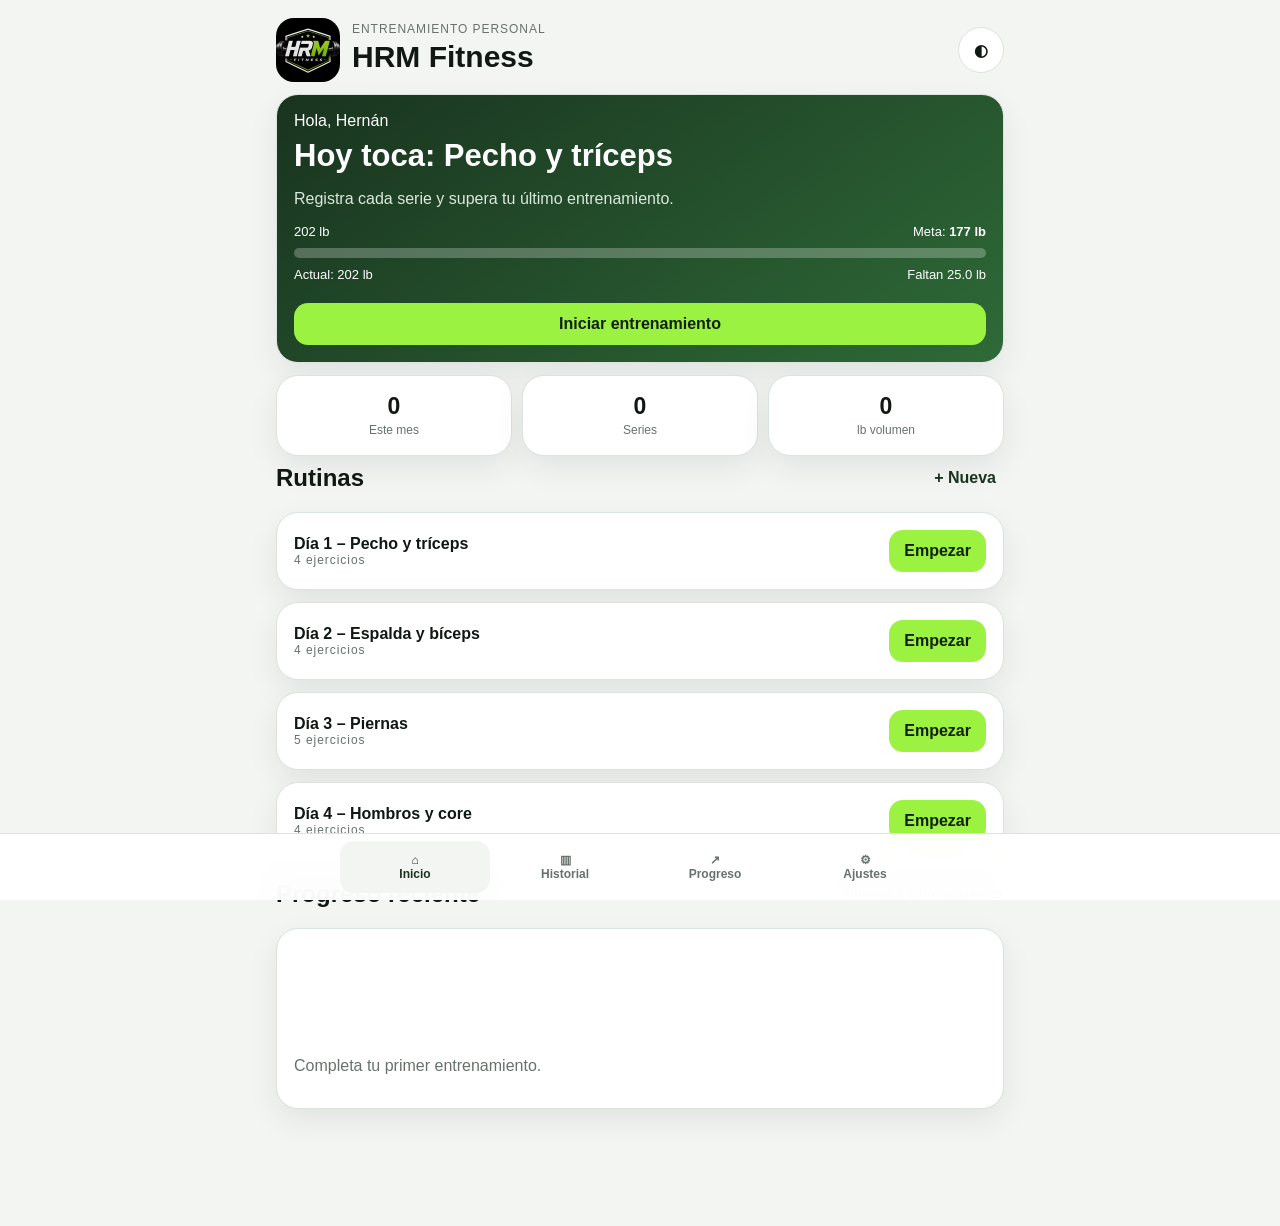
==== index.html @ 94d86b0a "Add files via upload" ====
<!doctype html>
<html lang="es">
<head>
  <meta charset="utf-8">
  <meta name="viewport" content="width=device-width,initial-scale=1,viewport-fit=cover">
  <meta name="theme-color" content="#0b0f0d">
  <meta name="apple-mobile-web-app-capable" content="yes">
  <meta name="apple-mobile-web-app-status-bar-style" content="black-translucent">
  <meta name="apple-mobile-web-app-title" content="HRM Fitness">
  <link rel="manifest" href="manifest.json">
  <link rel="apple-touch-icon" href="logo.png">
  <link rel="stylesheet" href="styles.css">
  <title>HRM Fitness 2.1.1</title>
</head>
<body>
<div class="app">
  <section id="home" class="page">
    <header class="header">
      <div class="brand"><img src="logo.png" class="logo" alt="HRM"><div><div class="eyebrow">ENTRENAMIENTO PERSONAL</div><h1>HRM Fitness</h1></div></div>
      <button class="icon-btn" data-action="theme">◐</button>
    </header>
    <div class="card hero">
      <div>Hola, Hernán</div><h2 id="todayTitle">¿Listo para entrenar?</h2><p id="todayText"></p>
      <div class="goal-line"><span id="startWeightLabel"></span><span>Meta: <b id="goalWeightLabel"></b></span></div>
      <div class="goal-bar"><div id="goalFill"></div></div>
      <div class="goal-line"><span id="currentWeightLabel"></span><span id="remainingLabel"></span></div>
      <button class="primary full" data-action="start-suggested">Iniciar entrenamiento</button>
    </div>
    <div class="stats"><div class="card stat"><b id="monthCount">0</b><span>Este mes</span></div><div class="card stat"><b id="setCount">0</b><span>Series</span></div><div class="card stat"><b id="volumeCount">0</b><span>lb volumen</span></div></div>
    <div class="section-title"><h2>Rutinas</h2><button class="ghost" data-action="new-routine">+ Nueva</button></div>
    <div id="routineList"></div>
    <div class="section-title"><h2>Progreso reciente</h2><span class="muted small">Últimos 7 entrenamientos</span></div>
    <div class="card"><div id="homeChart" class="chart"></div></div>
  </section>

  <section id="workout" class="page hidden">
    <div class="row"><button class="back" data-action="home">← Volver</button><button class="ghost" data-action="add-exercise">+ Ejercicio</button></div>
    <div class="card timer-card">
      <div class="row"><div><div class="small">DESCANSO</div><div id="timerDisplay" class="timer-big">01:30</div></div><button id="timerToggle" class="icon-btn dark-btn" data-action="timer-toggle">▶</button></div>
      <div class="timer-actions"><button data-timer="60">60 s</button><button data-timer="90">90 s</button><button data-timer="120">120 s</button><button data-action="timer-reset">Reiniciar</button></div>
      <div id="timerStatus" class="muted small"></div>
    </div>
    <h1 id="workoutTitle"></h1><p id="workoutDate" class="muted"></p><div id="exerciseList"></div>
    <div class="grid2"><button class="secondary" data-action="cancel-workout">Cancelar</button><button class="primary" data-action="finish-workout">Finalizar</button></div>
  </section>

  <section id="history" class="page hidden"><header class="header"><h1>Historial</h1><button class="icon-btn" data-action="theme">◐</button></header><div id="historyList" class="card"></div></section>

  <section id="progress" class="page hidden">
    <header class="header"><h1>Progreso</h1><button class="icon-btn" data-action="theme">◐</button></header>
    <div class="grid2"><div class="card stat"><b id="bestVolume">0</b><span>Mejor volumen</span></div><div class="card stat"><b id="prCount">0</b><span>Récords</span></div></div>
    <div class="card"><div class="section-title"><h3>Peso corporal</h3><button class="ghost" data-action="weight">+ Registrar</button></div><div id="weightChart" class="chart"></div></div>
    <div class="card"><h3>Calendario</h3><div id="calendar" class="calendar"></div></div>
    <div class="card"><h3>Récords personales</h3><div id="prList"></div></div>
    <div class="card"><div class="section-title"><h3>Fotos de progreso</h3><button class="ghost" data-action="photo">+ Foto</button></div><div id="photoGallery" class="photo-grid"></div><button class="secondary full" data-action="compare-photos">Comparar dos fotos</button></div>
  </section>

  <section id="settings" class="page hidden">
    <header class="header"><h1>Ajustes</h1><button class="icon-btn" data-action="theme">◐</button></header>
    <div class="card form-gap"><label>Peso inicial (lb)<input id="startWeightInput" type="number" step="0.1"></label><label>Peso meta (lb)<input id="goalWeightInput" type="number" step="0.1"></label><label>Temporizador predeterminado<select id="defaultTimerInput"><option value="60">60 segundos</option><option value="90">90 segundos</option><option value="120">120 segundos</option></select></label><button class="primary" data-action="save-settings">Guardar ajustes</button></div>
    <div class="card"><h3>Notificaciones</h3><p class="muted">Permite avisos al terminar el descanso. En iPhone, abre la app desde “Añadir a pantalla de inicio”.</p><button id="notificationButton" class="secondary full" data-action="notifications">Activar notificaciones</button></div>
    <div class="card"><h3>Datos</h3><p class="muted">Entrenamientos y fotos se guardan en este dispositivo.</p><button class="danger full" data-action="clear-data">Borrar todos los datos</button></div>
  </section>
</div>

<nav class="tabs"><button class="tab active" data-tab="home">⌂<br>Inicio</button><button class="tab" data-tab="history">▥<br>Historial</button><button class="tab" data-tab="progress">↗<br>Progreso</button><button class="tab" data-tab="settings">⚙<br>Ajustes</button></nav>

<div id="routineModal" class="modal hidden"><div class="sheet"><div class="row"><h2>Nueva rutina</h2><button class="icon-btn" data-close="routineModal">✕</button></div><div class="form-gap"><input id="newRoutineName" placeholder="Nombre de la rutina"><div id="routineExerciseChips" class="chips"></div><button class="secondary" data-action="pick-routine-exercises">Escoger ejercicios</button><button class="primary" data-action="save-routine">Guardar rutina</button></div></div></div>

<div id="pickerModal" class="modal hidden"><div class="sheet tall"><div class="row"><div><div class="eyebrow">BIBLIOTECA 2.1</div><h2>Escoge tus ejercicios</h2></div><button class="icon-btn" data-close="pickerModal">✕</button></div><input id="exerciseSearch" placeholder="Buscar por nombre, por ejemplo: press"><div id="muscleFilters" class="chips"></div><div id="exercisePickerList" class="picker-list"></div><div class="sticky-actions"><div id="pickerSelectionStatus" class="selection-status">Ningún ejercicio seleccionado</div><button id="confirmPickerButton" class="primary full" data-action="confirm-picker">Agregar ejercicios</button></div></div></div>

<div id="weightModal" class="modal hidden"><div class="sheet"><div class="row"><h2>Registrar peso</h2><button class="icon-btn" data-close="weightModal">✕</button></div><div class="form-gap"><input id="newWeight" type="number" step="0.1" placeholder="Peso actual en lb"><button class="primary" data-action="save-weight">Guardar</button></div></div></div>

<div id="photoModal" class="modal hidden"><div class="sheet"><div class="row"><h2>Nueva foto</h2><button class="icon-btn" data-close="photoModal">✕</button></div><div class="form-gap"><input id="photoInput" type="file" accept="image/*" capture="environment"><select id="photoPose"><option>Frente</option><option>Perfil</option><option>Espalda</option><option>Otra</option></select><input id="photoWeight" type="number" step="0.1" placeholder="Peso (opcional)"><textarea id="photoNotes" rows="3" placeholder="Notas (opcional)"></textarea><button class="primary" data-action="save-photo">Guardar foto</button></div></div></div>

<div id="compareModal" class="modal hidden"><div class="sheet tall"><div class="row"><h2>Comparar fotos</h2><button class="icon-btn" data-close="compareModal">✕</button></div><div id="compareSelectors" class="grid2"></div><div id="compareView" class="compare-view"></div></div></div>

<script src="exercises.js"></script><script src="app.js"></script>
</body>
</html>
---- styles.css ----
:root{--bg:#f3f5f3;--card:#fff;--text:#111713;--muted:#68716b;--line:#dce2de;--green:#9bf241;--deep:#19331f;--danger:#c93535;--shadow:0 12px 30px rgba(18,35,23,.08)}*{box-sizing:border-box}body{margin:0;font-family:Inter,-apple-system,BlinkMacSystemFont,"Segoe UI",sans-serif;background:var(--bg);color:var(--text)}body.dark{--bg:#080b0a;--card:#131815;--text:#f4f7f4;--muted:#a0aaa3;--line:#2a332d;--deep:#b8ff73;--shadow:none}.app{max-width:760px;margin:auto;padding:18px 16px 105px}.hidden{display:none!important}.header,.row,.section-title{display:flex;align-items:center;justify-content:space-between;gap:12px}.brand{display:flex;align-items:center;gap:12px}.logo{width:64px;height:64px;border-radius:18px;object-fit:cover}.eyebrow,.small{font-size:12px;letter-spacing:.08em;color:var(--muted)}h1{font-size:30px;margin:4px 0}h2,h3{margin:8px 0}.card{background:var(--card);border:1px solid var(--line);border-radius:22px;padding:17px;margin:12px 0;box-shadow:var(--shadow)}.hero{background:linear-gradient(145deg,var(--deep),#2e6a37);color:#fff}.hero p{color:#dbe9dd}.hero h2{font-size:31px}.goal-line{display:flex;justify-content:space-between;font-size:13px;margin:9px 0}.goal-bar{height:10px;background:rgba(255,255,255,.25);border-radius:99px;overflow:hidden}.goal-bar div{height:100%;background:var(--green);width:0}.stats,.grid2{display:grid;grid-template-columns:repeat(2,1fr);gap:10px}.stats{grid-template-columns:repeat(3,1fr)}.stat{text-align:center;margin:0}.stat b{font-size:23px;display:block}.stat span{font-size:12px;color:var(--muted)}button,input,textarea,select{font:inherit}button{border:0;border-radius:14px;padding:12px 15px;font-weight:750;cursor:pointer}.primary{background:var(--green);color:#14200f}.secondary{background:var(--card);color:var(--text);border:1px solid var(--line)}.ghost{background:transparent;color:var(--deep);padding:8px}.danger{background:var(--danger);color:#fff}.full{width:100%;margin-top:12px}.icon-btn{width:46px;height:46px;padding:0;border-radius:50%;background:var(--card);color:var(--text);border:1px solid var(--line)}.dark-btn{background:#263129;color:#fff}.back{background:transparent;color:var(--text);padding-left:0}.routine{display:flex;justify-content:space-between;align-items:center}.muted{color:var(--muted)}.timer-card{position:sticky;top:8px;z-index:5}.timer-big{font-size:42px;font-weight:900;font-variant-numeric:tabular-nums}.timer-actions{display:grid;grid-template-columns:repeat(4,1fr);gap:6px;margin-top:12px}.timer-actions button{padding:9px;background:var(--bg);color:var(--text)}.timer-actions button.active{background:var(--deep);color:#fff}.exercise h3{margin-bottom:4px}.set-head,.set-row{display:grid;grid-template-columns:36px 1fr 1fr 48px;gap:7px;align-items:center}.set-head{font-size:11px;color:var(--muted);padding:8px 0}.set-row{margin-bottom:7px}.set-row input,input,textarea,select{width:100%;border:1px solid var(--line);background:var(--bg);color:var(--text);border-radius:12px;padding:12px}.set-num{text-align:center}.check{height:44px;padding:0;background:var(--bg);color:var(--muted)}.check.done{background:var(--green);color:#17300f}.exercise-actions{display:flex;gap:8px}.note-field{margin-top:12px}.pr-badge{font-size:11px;background:var(--bg);padding:6px 8px;border-radius:99px;color:var(--muted)}.history-item{padding:12px 0;border-bottom:1px solid var(--line)}.chart{height:145px;display:flex;align-items:flex-end;gap:8px}.bar{flex:1;min-height:8px;background:var(--green);border-radius:8px 8px 3px 3px;position:relative}.bar span{position:absolute;bottom:-20px;font-size:10px;width:100%;text-align:center;color:var(--muted)}.calendar{display:grid;grid-template-columns:repeat(7,1fr);gap:6px}.day{aspect-ratio:1;display:grid;place-items:center;border-radius:10px;background:var(--bg);font-size:12px}.day.trained{background:var(--green);color:#17300f;font-weight:900}.tabs{position:fixed;bottom:0;left:0;right:0;background:color-mix(in srgb,var(--card) 94%,transparent);backdrop-filter:blur(18px);display:flex;justify-content:center;border-top:1px solid var(--line);padding:7px max(8px,env(safe-area-inset-right)) calc(7px + env(safe-area-inset-bottom))}.tab{width:min(24%,150px);background:transparent;color:var(--muted);font-size:12px}.tab.active{color:var(--deep);background:var(--bg)}.modal{position:fixed;inset:0;background:rgba(0,0,0,.55);z-index:20;display:flex;align-items:flex-end;justify-content:center}.sheet{width:min(760px,100%);max-height:88vh;overflow:auto;background:var(--card);border-radius:26px 26px 0 0;padding:20px;padding-bottom:calc(20px + env(safe-area-inset-bottom))}.sheet.tall{height:88vh}.form-gap{display:grid;gap:11px}.chips{display:flex;gap:7px;flex-wrap:wrap}.chip{background:var(--bg);color:var(--text);padding:8px 10px;border-radius:99px;font-size:12px}.chip.active{background:var(--deep);color:#fff}.picker-list{margin:12px 0 75px}.picker-item{display:flex;align-items:center;justify-content:space-between;border-bottom:1px solid var(--line);padding:12px 2px}.picker-item small{display:block;color:var(--muted)}.sticky-actions{position:sticky;bottom:0;background:var(--card);padding-top:8px}.photo-grid{display:grid;grid-template-columns:repeat(2,1fr);gap:10px}.photo-card{position:relative}.photo-card img{width:100%;aspect-ratio:3/4;object-fit:cover;border-radius:16px}.photo-card .caption{font-size:11px;margin-top:5px}.photo-delete{position:absolute;top:6px;right:6px;background:rgba(0,0,0,.65);color:#fff;width:34px;height:34px;padding:0}.compare-view{display:grid;grid-template-columns:1fr 1fr;gap:8px;margin-top:12px}.compare-view img{width:100%;aspect-ratio:3/4;object-fit:cover;border-radius:16px}@media(max-width:430px){.app{padding-left:12px;padding-right:12px}.logo{width:56px;height:56px}.hero h2{font-size:27px}.stats{gap:6px}.card{border-radius:19px;padding:14px}.timer-actions{grid-template-columns:repeat(2,1fr)}.set-head,.set-row{grid-template-columns:32px 1fr 1fr 44px}}

/* Biblioteca de ejercicios v2.1 */
#muscleFilters{display:flex;flex-wrap:nowrap;overflow-x:auto;padding:10px 0 12px;scrollbar-width:none}
#muscleFilters::-webkit-scrollbar{display:none}
.muscle-chip{flex:0 0 auto;display:flex;align-items:center;gap:7px;background:var(--bg);color:var(--text);border:1px solid var(--line);padding:10px 13px;border-radius:15px}
.muscle-chip span{font-size:18px}.muscle-chip.active{background:var(--deep);color:#fff;border-color:var(--deep)}
.picker-group{background:var(--bg);border:1px solid var(--line);border-radius:18px;padding:10px 12px;margin:12px 0}
.picker-group-title{display:flex;align-items:center;gap:10px;padding:4px 2px 9px}
.picker-group-title small{display:block;color:var(--muted);margin-top:2px}.muscle-icon{display:grid;place-items:center;width:40px;height:40px;border-radius:13px;background:var(--card);font-size:21px}
.picker-group .picker-item{background:var(--card);border:1px solid var(--line);border-radius:13px;padding:11px 12px;margin:7px 0}
.picker-group .picker-item.selected{border-color:var(--green);box-shadow:0 0 0 2px color-mix(in srgb,var(--green) 35%,transparent)}
.picker-group .picker-item input{width:23px;height:23px;accent-color:var(--green)}

.picker-group .picker-item{width:100%;text-align:left;color:var(--text);display:flex;align-items:center;justify-content:space-between}
.pick-mark{display:grid;place-items:center;width:34px;height:34px;border-radius:50%;background:var(--bg);font-size:20px;font-weight:900;flex:0 0 auto}
.picker-group .picker-item.selected .pick-mark{background:var(--green);color:#17300f}
.selection-status{text-align:center;color:var(--muted);font-size:13px;font-weight:700;padding-top:6px}
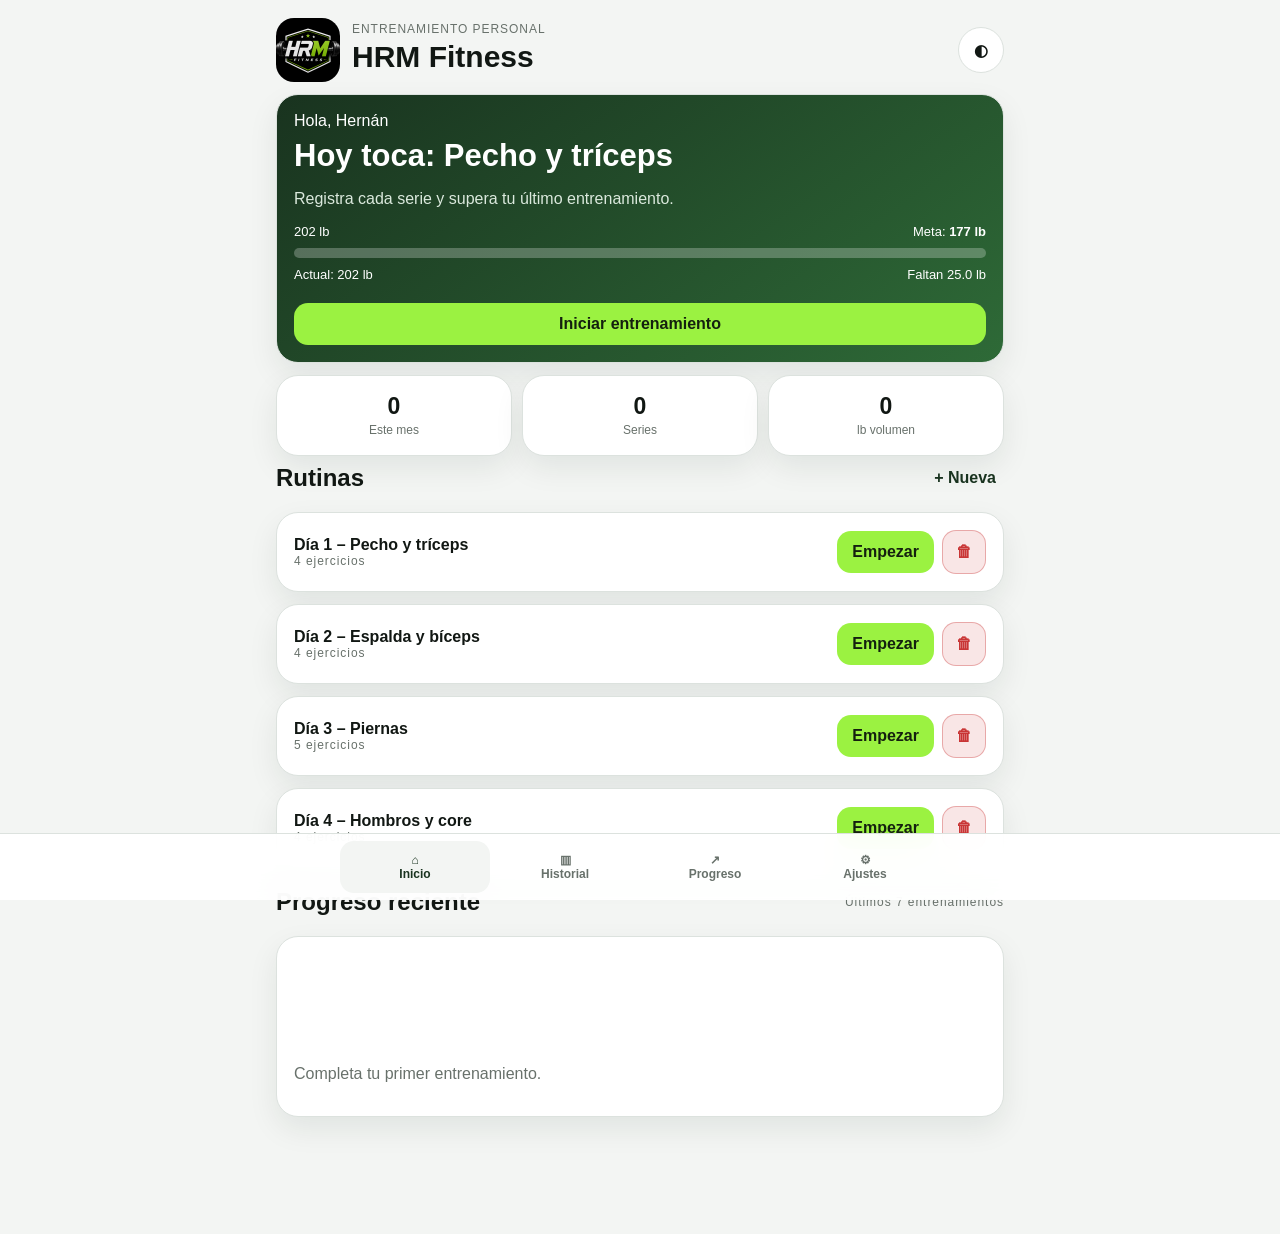
==== commit 18f06946: "Add files via upload" ====
--- a/index.html
+++ b/index.html
@@ -10,7 +10,7 @@
   <link rel="manifest" href="manifest.json">
   <link rel="apple-touch-icon" href="logo.png">
   <link rel="stylesheet" href="styles.css">
-  <title>HRM Fitness 2.1.1</title>
+  <title>HRM Fitness 2.2</title>
 </head>
 <body>
 <div class="app">
@@ -67,7 +67,7 @@
 
 <div id="routineModal" class="modal hidden"><div class="sheet"><div class="row"><h2>Nueva rutina</h2><button class="icon-btn" data-close="routineModal">✕</button></div><div class="form-gap"><input id="newRoutineName" placeholder="Nombre de la rutina"><div id="routineExerciseChips" class="chips"></div><button class="secondary" data-action="pick-routine-exercises">Escoger ejercicios</button><button class="primary" data-action="save-routine">Guardar rutina</button></div></div></div>
 
-<div id="pickerModal" class="modal hidden"><div class="sheet tall"><div class="row"><div><div class="eyebrow">BIBLIOTECA 2.1</div><h2>Escoge tus ejercicios</h2></div><button class="icon-btn" data-close="pickerModal">✕</button></div><input id="exerciseSearch" placeholder="Buscar por nombre, por ejemplo: press"><div id="muscleFilters" class="chips"></div><div id="exercisePickerList" class="picker-list"></div><div class="sticky-actions"><div id="pickerSelectionStatus" class="selection-status">Ningún ejercicio seleccionado</div><button id="confirmPickerButton" class="primary full" data-action="confirm-picker">Agregar ejercicios</button></div></div></div>
+<div id="pickerModal" class="modal hidden"><div class="sheet tall"><div class="row"><div><div class="eyebrow">BIBLIOTECA 2.2</div><h2>Escoge tus ejercicios</h2></div><button class="icon-btn" data-close="pickerModal">✕</button></div><input id="exerciseSearch" placeholder="Buscar por nombre, por ejemplo: press"><div id="muscleFilters" class="chips"></div><div id="exercisePickerList" class="picker-list"></div><div class="sticky-actions"><div id="pickerSelectionStatus" class="selection-status">Ningún ejercicio seleccionado</div><button id="confirmPickerButton" class="primary full" data-action="confirm-picker">Agregar ejercicios</button></div></div></div>
 
 <div id="weightModal" class="modal hidden"><div class="sheet"><div class="row"><h2>Registrar peso</h2><button class="icon-btn" data-close="weightModal">✕</button></div><div class="form-gap"><input id="newWeight" type="number" step="0.1" placeholder="Peso actual en lb"><button class="primary" data-action="save-weight">Guardar</button></div></div></div>
 
--- a/styles.css
+++ b/styles.css
@@ -16,3 +16,5 @@
 .pick-mark{display:grid;place-items:center;width:34px;height:34px;border-radius:50%;background:var(--bg);font-size:20px;font-weight:900;flex:0 0 auto}
 .picker-group .picker-item.selected .pick-mark{background:var(--green);color:#17300f}
 .selection-status{text-align:center;color:var(--muted);font-size:13px;font-weight:700;padding-top:6px}
+
+.routine-info{min-width:0;flex:1}.routine-actions{display:flex;align-items:center;gap:8px}.routine-delete{width:44px;height:44px;padding:0;background:color-mix(in srgb,var(--danger) 12%,transparent);color:var(--danger);border:1px solid color-mix(in srgb,var(--danger) 35%,transparent)}
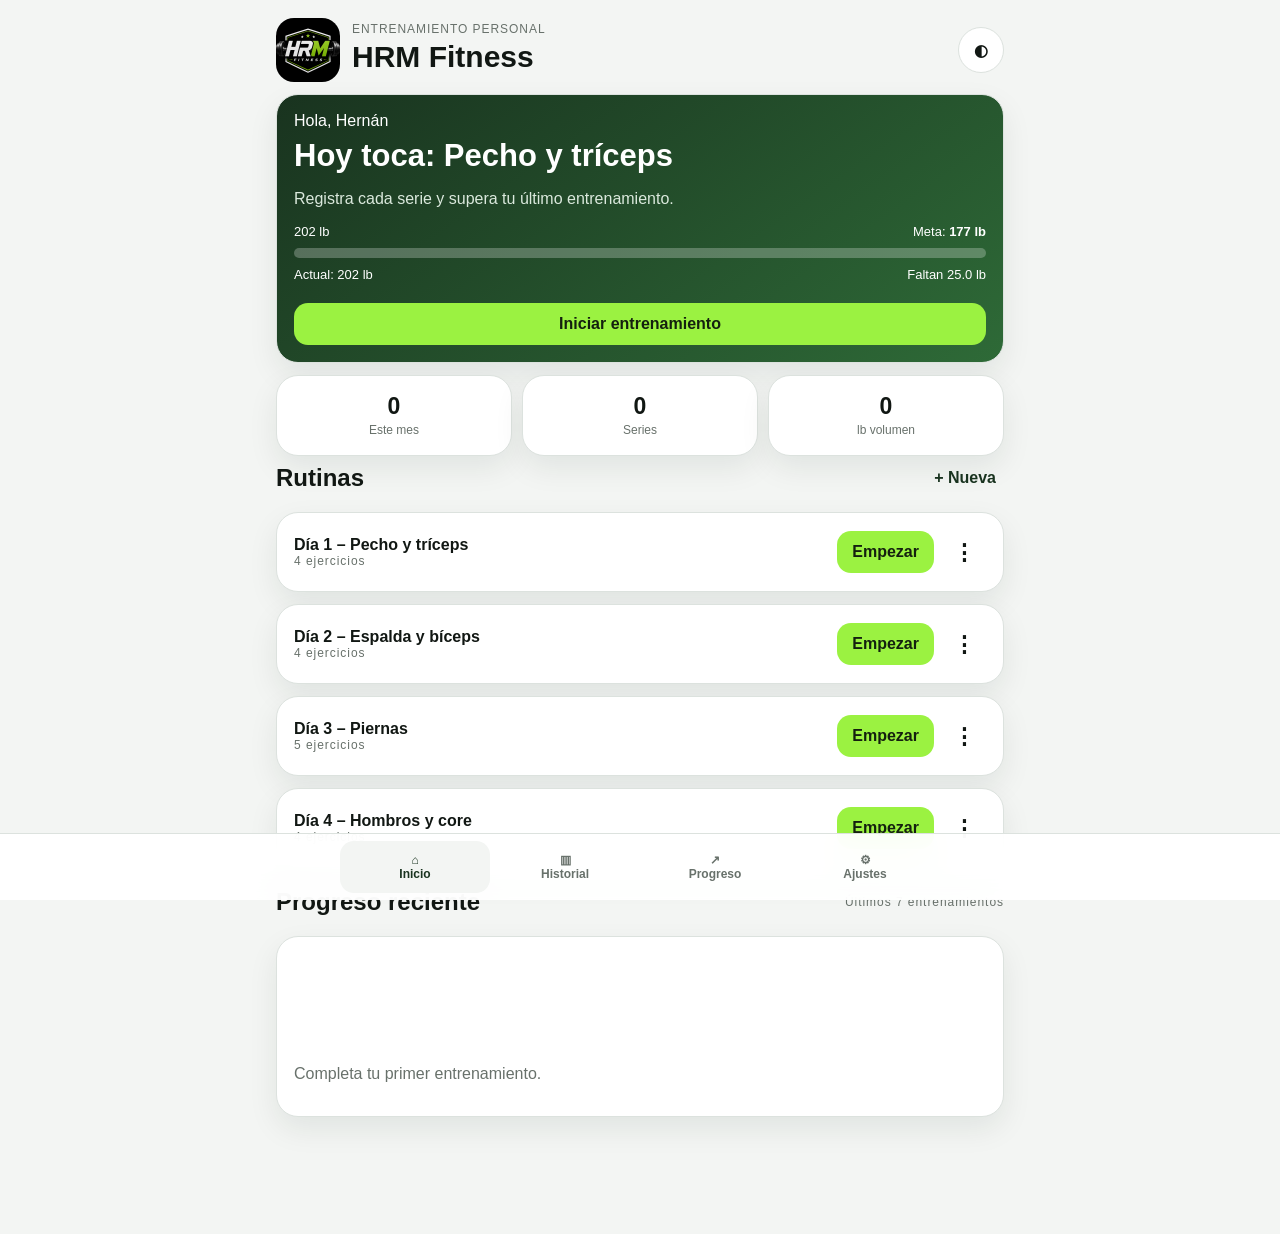
==== commit 5926d822: "Add files via upload" ====
--- a/index.html
+++ b/index.html
@@ -9,7 +9,7 @@
   <meta name="apple-mobile-web-app-title" content="HRM Fitness">
   <link rel="manifest" href="manifest.json">
   <link rel="apple-touch-icon" href="logo.png">
-  <link rel="stylesheet" href="styles.css">
+  <link rel="stylesheet" href="styles.css?v=2.2.1">
   <title>HRM Fitness 2.2</title>
 </head>
 <body>
@@ -67,7 +67,7 @@
 
 <div id="routineModal" class="modal hidden"><div class="sheet"><div class="row"><h2>Nueva rutina</h2><button class="icon-btn" data-close="routineModal">✕</button></div><div class="form-gap"><input id="newRoutineName" placeholder="Nombre de la rutina"><div id="routineExerciseChips" class="chips"></div><button class="secondary" data-action="pick-routine-exercises">Escoger ejercicios</button><button class="primary" data-action="save-routine">Guardar rutina</button></div></div></div>
 
-<div id="pickerModal" class="modal hidden"><div class="sheet tall"><div class="row"><div><div class="eyebrow">BIBLIOTECA 2.2</div><h2>Escoge tus ejercicios</h2></div><button class="icon-btn" data-close="pickerModal">✕</button></div><input id="exerciseSearch" placeholder="Buscar por nombre, por ejemplo: press"><div id="muscleFilters" class="chips"></div><div id="exercisePickerList" class="picker-list"></div><div class="sticky-actions"><div id="pickerSelectionStatus" class="selection-status">Ningún ejercicio seleccionado</div><button id="confirmPickerButton" class="primary full" data-action="confirm-picker">Agregar ejercicios</button></div></div></div>
+<div id="pickerModal" class="modal hidden"><div class="sheet tall"><div class="row"><div><div class="eyebrow">BIBLIOTECA 2.2.1</div><h2>Escoge tus ejercicios</h2></div><button class="icon-btn" data-close="pickerModal">✕</button></div><input id="exerciseSearch" placeholder="Buscar por nombre, por ejemplo: press"><div id="muscleFilters" class="chips"></div><div id="exercisePickerList" class="picker-list"></div><div class="sticky-actions"><div id="pickerSelectionStatus" class="selection-status">Ningún ejercicio seleccionado</div><button id="confirmPickerButton" class="primary full" data-action="confirm-picker">Agregar ejercicios</button></div></div></div>
 
 <div id="weightModal" class="modal hidden"><div class="sheet"><div class="row"><h2>Registrar peso</h2><button class="icon-btn" data-close="weightModal">✕</button></div><div class="form-gap"><input id="newWeight" type="number" step="0.1" placeholder="Peso actual en lb"><button class="primary" data-action="save-weight">Guardar</button></div></div></div>
 
@@ -75,6 +75,6 @@
 
 <div id="compareModal" class="modal hidden"><div class="sheet tall"><div class="row"><h2>Comparar fotos</h2><button class="icon-btn" data-close="compareModal">✕</button></div><div id="compareSelectors" class="grid2"></div><div id="compareView" class="compare-view"></div></div></div>
 
-<script src="exercises.js"></script><script src="app.js"></script>
+<script src="exercises.js?v=2.2.1"></script><script src="app.js?v=2.2.1"></script>
 </body>
 </html>
--- a/styles.css
+++ b/styles.css
@@ -18,3 +18,4 @@
 .selection-status{text-align:center;color:var(--muted);font-size:13px;font-weight:700;padding-top:6px}
 
 .routine-info{min-width:0;flex:1}.routine-actions{display:flex;align-items:center;gap:8px}.routine-delete{width:44px;height:44px;padding:0;background:color-mix(in srgb,var(--danger) 12%,transparent);color:var(--danger);border:1px solid color-mix(in srgb,var(--danger) 35%,transparent)}
+.routine{position:relative;flex-wrap:wrap}.routine-name-row{display:flex;align-items:center;gap:8px;flex-wrap:wrap}.favorite-badge{font-size:.72rem;padding:3px 7px;border-radius:999px;background:color-mix(in srgb,var(--accent) 16%,transparent);color:var(--accent);font-weight:800}.routine-menu{width:44px;height:44px;padding:0;font-size:1.4rem;background:var(--surface-2);color:var(--text);border:1px solid var(--border)}.routine-menu-panel{width:100%;display:grid;grid-template-columns:repeat(2,minmax(0,1fr));gap:8px;padding-top:10px;border-top:1px solid var(--border);margin-top:10px}.routine-menu-panel.hidden{display:none}.routine-menu-panel button{min-height:42px;background:var(--surface-2);color:var(--text);border:1px solid var(--border);text-align:left}.routine-menu-panel .danger-text{color:var(--danger);border-color:color-mix(in srgb,var(--danger) 35%,var(--border))}.routine-menu-panel button:disabled{opacity:.4}
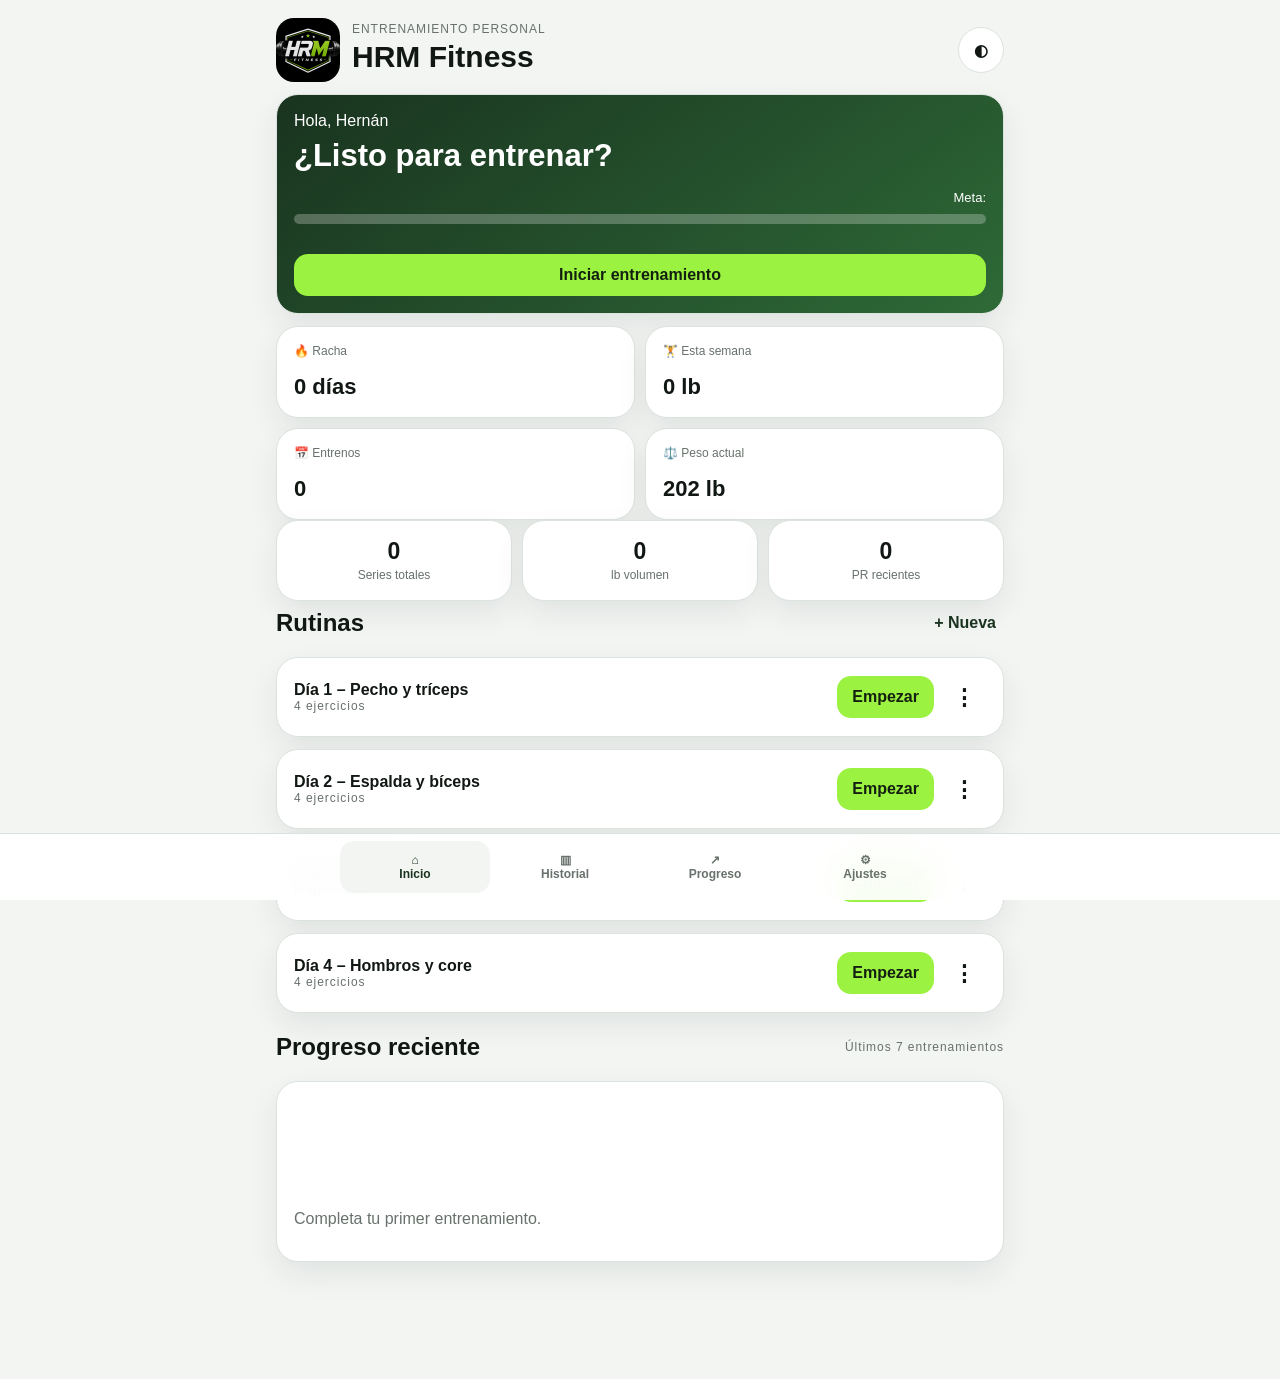
==== commit 0b32b5ff: "Add files via upload" ====
--- a/index.html
+++ b/index.html
@@ -9,8 +9,8 @@
   <meta name="apple-mobile-web-app-title" content="HRM Fitness">
   <link rel="manifest" href="manifest.json">
   <link rel="apple-touch-icon" href="logo.png">
-  <link rel="stylesheet" href="styles.css?v=2.2.1">
-  <title>HRM Fitness 2.2</title>
+  <link rel="stylesheet" href="styles.css?v=3.0">
+  <title>HRM Fitness 3.0</title>
 </head>
 <body>
 <div class="app">
@@ -20,13 +20,19 @@
       <button class="icon-btn" data-action="theme">◐</button>
     </header>
     <div class="card hero">
-      <div>Hola, Hernán</div><h2 id="todayTitle">¿Listo para entrenar?</h2><p id="todayText"></p>
+      <div id="greetingName">Hola, Hernán</div><h2 id="todayTitle">¿Listo para entrenar?</h2><p id="todayText"></p>
       <div class="goal-line"><span id="startWeightLabel"></span><span>Meta: <b id="goalWeightLabel"></b></span></div>
       <div class="goal-bar"><div id="goalFill"></div></div>
       <div class="goal-line"><span id="currentWeightLabel"></span><span id="remainingLabel"></span></div>
       <button class="primary full" data-action="start-suggested">Iniciar entrenamiento</button>
     </div>
-    <div class="stats"><div class="card stat"><b id="monthCount">0</b><span>Este mes</span></div><div class="card stat"><b id="setCount">0</b><span>Series</span></div><div class="card stat"><b id="volumeCount">0</b><span>lb volumen</span></div></div>
+    <div class="dashboard-grid">
+      <div class="card dash-stat"><span>🔥 Racha</span><b id="streakCount">0 días</b></div>
+      <div class="card dash-stat"><span>🏋️ Esta semana</span><b id="weeklyVolume">0 lb</b></div>
+      <div class="card dash-stat"><span>📅 Entrenos</span><b id="monthCount">0</b></div>
+      <div class="card dash-stat"><span>⚖️ Peso actual</span><b id="dashboardWeight">—</b></div>
+    </div>
+    <div class="stats"><div class="card stat"><b id="setCount">0</b><span>Series totales</span></div><div class="card stat"><b id="volumeCount">0</b><span>lb volumen</span></div><div class="card stat"><b id="recentPRs">0</b><span>PR recientes</span></div></div>
     <div class="section-title"><h2>Rutinas</h2><button class="ghost" data-action="new-routine">+ Nueva</button></div>
     <div id="routineList"></div>
     <div class="section-title"><h2>Progreso reciente</h2><span class="muted small">Últimos 7 entrenamientos</span></div>
@@ -37,10 +43,10 @@
     <div class="row"><button class="back" data-action="home">← Volver</button><button class="ghost" data-action="add-exercise">+ Ejercicio</button></div>
     <div class="card timer-card">
       <div class="row"><div><div class="small">DESCANSO</div><div id="timerDisplay" class="timer-big">01:30</div></div><button id="timerToggle" class="icon-btn dark-btn" data-action="timer-toggle">▶</button></div>
-      <div class="timer-actions"><button data-timer="60">60 s</button><button data-timer="90">90 s</button><button data-timer="120">120 s</button><button data-action="timer-reset">Reiniciar</button></div>
+      <div class="timer-actions"><button data-timer="30">30 s</button><button data-timer="60">60 s</button><button data-timer="90">90 s</button><button data-timer="120">120 s</button><button data-action="timer-reset">Reiniciar</button></div>
       <div id="timerStatus" class="muted small"></div>
     </div>
-    <h1 id="workoutTitle"></h1><p id="workoutDate" class="muted"></p><div id="exerciseList"></div>
+    <h1 id="workoutTitle"></h1><p id="workoutDate" class="muted"></p><div class="workout-live card"><div><span>TIEMPO</span><b id="workoutElapsed">00:00</b></div><div><span>SERIES</span><b id="workoutDoneSets">0</b></div><div><span>VOLUMEN</span><b id="workoutLiveVolume">0 lb</b></div></div><button class="primary full next-series" data-action="next-series">✓ Completar próxima serie</button><div id="exerciseList"></div>
     <div class="grid2"><button class="secondary" data-action="cancel-workout">Cancelar</button><button class="primary" data-action="finish-workout">Finalizar</button></div>
   </section>
 
@@ -50,14 +56,14 @@
     <header class="header"><h1>Progreso</h1><button class="icon-btn" data-action="theme">◐</button></header>
     <div class="grid2"><div class="card stat"><b id="bestVolume">0</b><span>Mejor volumen</span></div><div class="card stat"><b id="prCount">0</b><span>Récords</span></div></div>
     <div class="card"><div class="section-title"><h3>Peso corporal</h3><button class="ghost" data-action="weight">+ Registrar</button></div><div id="weightChart" class="chart"></div></div>
-    <div class="card"><h3>Calendario</h3><div id="calendar" class="calendar"></div></div>
+    <div class="card"><h3>Últimas 4 semanas</h3><div id="weeklyChart" class="chart weekly-chart"></div></div><div class="card"><h3>Grupos musculares</h3><div id="muscleSummary" class="muscle-summary"></div></div><div class="card"><h3>Calendario</h3><div id="calendar" class="calendar"></div></div>
     <div class="card"><h3>Récords personales</h3><div id="prList"></div></div>
     <div class="card"><div class="section-title"><h3>Fotos de progreso</h3><button class="ghost" data-action="photo">+ Foto</button></div><div id="photoGallery" class="photo-grid"></div><button class="secondary full" data-action="compare-photos">Comparar dos fotos</button></div>
   </section>
 
   <section id="settings" class="page hidden">
     <header class="header"><h1>Ajustes</h1><button class="icon-btn" data-action="theme">◐</button></header>
-    <div class="card form-gap"><label>Peso inicial (lb)<input id="startWeightInput" type="number" step="0.1"></label><label>Peso meta (lb)<input id="goalWeightInput" type="number" step="0.1"></label><label>Temporizador predeterminado<select id="defaultTimerInput"><option value="60">60 segundos</option><option value="90">90 segundos</option><option value="120">120 segundos</option></select></label><button class="primary" data-action="save-settings">Guardar ajustes</button></div>
+    <div class="card form-gap"><label>Tu nombre<input id="profileNameInput" type="text" placeholder="Hernán"></label><label>Meta semanal de entrenamientos<input id="weeklyGoalInput" type="number" min="1" max="7"></label><label>Peso inicial (lb)<input id="startWeightInput" type="number" step="0.1"></label><label>Peso meta (lb)<input id="goalWeightInput" type="number" step="0.1"></label><label>Temporizador predeterminado<select id="defaultTimerInput"><option value="60">60 segundos</option><option value="90">90 segundos</option><option value="120">120 segundos</option></select></label><button class="primary" data-action="save-settings">Guardar ajustes</button></div>
     <div class="card"><h3>Notificaciones</h3><p class="muted">Permite avisos al terminar el descanso. En iPhone, abre la app desde “Añadir a pantalla de inicio”.</p><button id="notificationButton" class="secondary full" data-action="notifications">Activar notificaciones</button></div>
     <div class="card"><h3>Datos</h3><p class="muted">Entrenamientos y fotos se guardan en este dispositivo.</p><button class="danger full" data-action="clear-data">Borrar todos los datos</button></div>
   </section>
@@ -65,9 +71,11 @@
 
 <nav class="tabs"><button class="tab active" data-tab="home">⌂<br>Inicio</button><button class="tab" data-tab="history">▥<br>Historial</button><button class="tab" data-tab="progress">↗<br>Progreso</button><button class="tab" data-tab="settings">⚙<br>Ajustes</button></nav>
 
-<div id="routineModal" class="modal hidden"><div class="sheet"><div class="row"><h2>Nueva rutina</h2><button class="icon-btn" data-close="routineModal">✕</button></div><div class="form-gap"><input id="newRoutineName" placeholder="Nombre de la rutina"><div id="routineExerciseChips" class="chips"></div><button class="secondary" data-action="pick-routine-exercises">Escoger ejercicios</button><button class="primary" data-action="save-routine">Guardar rutina</button></div></div></div>
+<div id="routineModal" class="modal hidden"><div class="sheet tall"><div class="row"><h2 id="routineModalTitle">Nueva rutina</h2><button class="icon-btn" data-close="routineModal">✕</button></div><div class="form-gap"><input id="newRoutineName" placeholder="Nombre de la rutina"><div id="routineExerciseChips" class="routine-editor-list"></div><button class="secondary" data-action="pick-routine-exercises">Escoger ejercicios</button><button id="saveRoutineButton" class="primary" data-action="save-routine">Guardar rutina</button></div></div></div>
 
-<div id="pickerModal" class="modal hidden"><div class="sheet tall"><div class="row"><div><div class="eyebrow">BIBLIOTECA 2.2.1</div><h2>Escoge tus ejercicios</h2></div><button class="icon-btn" data-close="pickerModal">✕</button></div><input id="exerciseSearch" placeholder="Buscar por nombre, por ejemplo: press"><div id="muscleFilters" class="chips"></div><div id="exercisePickerList" class="picker-list"></div><div class="sticky-actions"><div id="pickerSelectionStatus" class="selection-status">Ningún ejercicio seleccionado</div><button id="confirmPickerButton" class="primary full" data-action="confirm-picker">Agregar ejercicios</button></div></div></div>
+<div id="pickerModal" class="modal hidden"><div class="sheet tall"><div class="row"><div><div class="eyebrow">BIBLIOTECA 3.0 · EJERCICIOS POR GRUPO Y EQUIPO</div><h2>Escoge tus ejercicios</h2></div><button class="icon-btn" data-close="pickerModal">✕</button></div><input id="exerciseSearch" placeholder="Buscar por nombre o equipo"><select id="equipmentFilter"><option value="Todos">Todos los equipos</option></select><div id="muscleFilters" class="chips"></div><div id="exercisePickerList" class="picker-list"></div><div class="sticky-actions"><div id="pickerSelectionStatus" class="selection-status">Ningún ejercicio seleccionado</div><button id="confirmPickerButton" class="primary full" data-action="confirm-picker">Agregar ejercicios</button></div></div></div>
+
+<div id="exerciseHistoryModal" class="modal hidden"><div class="sheet tall"><div class="row"><div><div class="eyebrow">HISTORIAL DEL EJERCICIO</div><h2 id="exerciseHistoryTitle">Ejercicio</h2></div><button class="icon-btn" data-close="exerciseHistoryModal">✕</button></div><div id="exerciseHistorySummary" class="grid2"></div><div id="exerciseHistoryList" class="card"></div></div></div>
 
 <div id="weightModal" class="modal hidden"><div class="sheet"><div class="row"><h2>Registrar peso</h2><button class="icon-btn" data-close="weightModal">✕</button></div><div class="form-gap"><input id="newWeight" type="number" step="0.1" placeholder="Peso actual en lb"><button class="primary" data-action="save-weight">Guardar</button></div></div></div>
 
@@ -75,6 +83,6 @@
 
 <div id="compareModal" class="modal hidden"><div class="sheet tall"><div class="row"><h2>Comparar fotos</h2><button class="icon-btn" data-close="compareModal">✕</button></div><div id="compareSelectors" class="grid2"></div><div id="compareView" class="compare-view"></div></div></div>
 
-<script src="exercises.js?v=2.2.1"></script><script src="app.js?v=2.2.1"></script>
+<script src="exercises.js?v=3.0"></script><script src="app.js?v=3.0"></script>
 </body>
 </html>
--- a/styles.css
+++ b/styles.css
@@ -19,3 +19,15 @@
 
 .routine-info{min-width:0;flex:1}.routine-actions{display:flex;align-items:center;gap:8px}.routine-delete{width:44px;height:44px;padding:0;background:color-mix(in srgb,var(--danger) 12%,transparent);color:var(--danger);border:1px solid color-mix(in srgb,var(--danger) 35%,transparent)}
 .routine{position:relative;flex-wrap:wrap}.routine-name-row{display:flex;align-items:center;gap:8px;flex-wrap:wrap}.favorite-badge{font-size:.72rem;padding:3px 7px;border-radius:999px;background:color-mix(in srgb,var(--accent) 16%,transparent);color:var(--accent);font-weight:800}.routine-menu{width:44px;height:44px;padding:0;font-size:1.4rem;background:var(--surface-2);color:var(--text);border:1px solid var(--border)}.routine-menu-panel{width:100%;display:grid;grid-template-columns:repeat(2,minmax(0,1fr));gap:8px;padding-top:10px;border-top:1px solid var(--border);margin-top:10px}.routine-menu-panel.hidden{display:none}.routine-menu-panel button{min-height:42px;background:var(--surface-2);color:var(--text);border:1px solid var(--border);text-align:left}.routine-menu-panel .danger-text{color:var(--danger);border-color:color-mix(in srgb,var(--danger) 35%,var(--border))}.routine-menu-panel button:disabled{opacity:.4}
+
+/* HRM Fitness 2.3 */
+.exercise-top-actions{display:flex;align-items:center;gap:7px;flex-wrap:wrap;justify-content:flex-end}.history-button{background:var(--bg);color:var(--deep);border:1px solid var(--line);padding:7px 10px;font-size:12px}.history-sets{display:flex;gap:7px;flex-wrap:wrap;margin-top:8px}.history-sets span{background:var(--bg);border:1px solid var(--line);padding:7px 9px;border-radius:10px;font-size:12px;font-weight:750}.history-note{margin-top:8px;padding:9px;background:var(--bg);border-radius:10px}.exerciseHistorySummary .card{margin:6px 0}
+
+/* HRM Fitness 2.4 */
+#equipmentFilter{margin-top:10px}.routine-editor-list{display:grid;gap:8px;max-height:45vh;overflow:auto}.routine-editor-item{display:grid;grid-template-columns:30px 1fr auto;align-items:center;gap:8px;padding:10px;border:1px solid var(--line);background:var(--bg);border-radius:14px}.routine-order{display:grid;place-items:center;width:28px;height:28px;border-radius:50%;background:var(--card);font-weight:900}.routine-editor-item>div{display:flex;gap:4px}.mini-btn{min-width:34px;height:34px;padding:0;border-radius:9px;background:var(--card);color:var(--text);border:1px solid var(--line)}.mini-btn:disabled{opacity:.35}.danger-text{color:var(--danger)!important}.picker-item small{margin-top:3px}.routine-menu-panel{grid-template-columns:repeat(2,minmax(0,1fr))}@media(max-width:430px){.routine-editor-item{grid-template-columns:28px 1fr}.routine-editor-item>div{grid-column:2;justify-content:flex-end}.routine-menu-panel{grid-template-columns:1fr 1fr}}
+
+/* HRM Fitness 2.5 */
+.workout-live{display:grid;grid-template-columns:repeat(3,1fr);gap:8px;text-align:center;background:linear-gradient(145deg,var(--deep),#2e6a37);color:#fff}.workout-live div{padding:8px 4px}.workout-live span{display:block;font-size:10px;letter-spacing:.1em;opacity:.78}.workout-live b{display:block;font-size:20px;margin-top:4px}.next-series{position:sticky;top:8px;z-index:6;box-shadow:0 8px 25px rgba(25,51,31,.22)}.exercise-metrics{display:grid;grid-template-columns:repeat(3,1fr);gap:6px;margin:10px 0}.exercise-metric{background:var(--bg);border:1px solid var(--line);border-radius:12px;padding:8px;text-align:center}.exercise-metric span{display:block;font-size:10px;color:var(--muted);text-transform:uppercase}.exercise-metric b{display:block;font-size:13px;margin-top:3px}.progress-tip{margin:8px 0;padding:9px 11px;border-radius:12px;background:color-mix(in srgb,var(--green) 16%,var(--card));border:1px solid color-mix(in srgb,var(--green) 45%,var(--line));font-size:12px;font-weight:750}.new-pr-flash{animation:prflash .9s ease}@keyframes prflash{0%{transform:scale(1)}40%{transform:scale(1.02);box-shadow:0 0 0 4px color-mix(in srgb,var(--green) 45%,transparent)}100%{transform:scale(1)}}@media(max-width:430px){.workout-live b{font-size:17px}.exercise-metrics{grid-template-columns:1fr 1fr}.exercise-metrics .exercise-metric:last-child{grid-column:1/-1}}
+
+/* HRM Fitness 3.0 */
+.dashboard-grid{display:grid;grid-template-columns:repeat(2,1fr);gap:10px}.dash-stat{margin:0;min-height:92px;display:flex;flex-direction:column;justify-content:space-between}.dash-stat span{font-size:12px;color:var(--muted)}.dash-stat b{font-size:22px}.weekly-chart{height:170px}.muscle-summary{display:grid;gap:10px}.muscle-row{display:grid;grid-template-columns:110px 1fr 42px;gap:8px;align-items:center}.muscle-row span{font-size:12px}.muscle-track{height:10px;background:var(--bg);border-radius:99px;overflow:hidden}.muscle-fill{height:100%;background:var(--green);border-radius:99px}.version-badge{display:inline-flex;padding:5px 9px;border-radius:999px;background:color-mix(in srgb,var(--green) 18%,var(--card));font-size:11px;font-weight:900;color:var(--deep)}body.dark .hero{background:linear-gradient(145deg,#0f2a17,#1d4a27)}@media(max-width:430px){.dashboard-grid{gap:7px}.dash-stat{min-height:82px}.dash-stat b{font-size:19px}.muscle-row{grid-template-columns:92px 1fr 36px}}
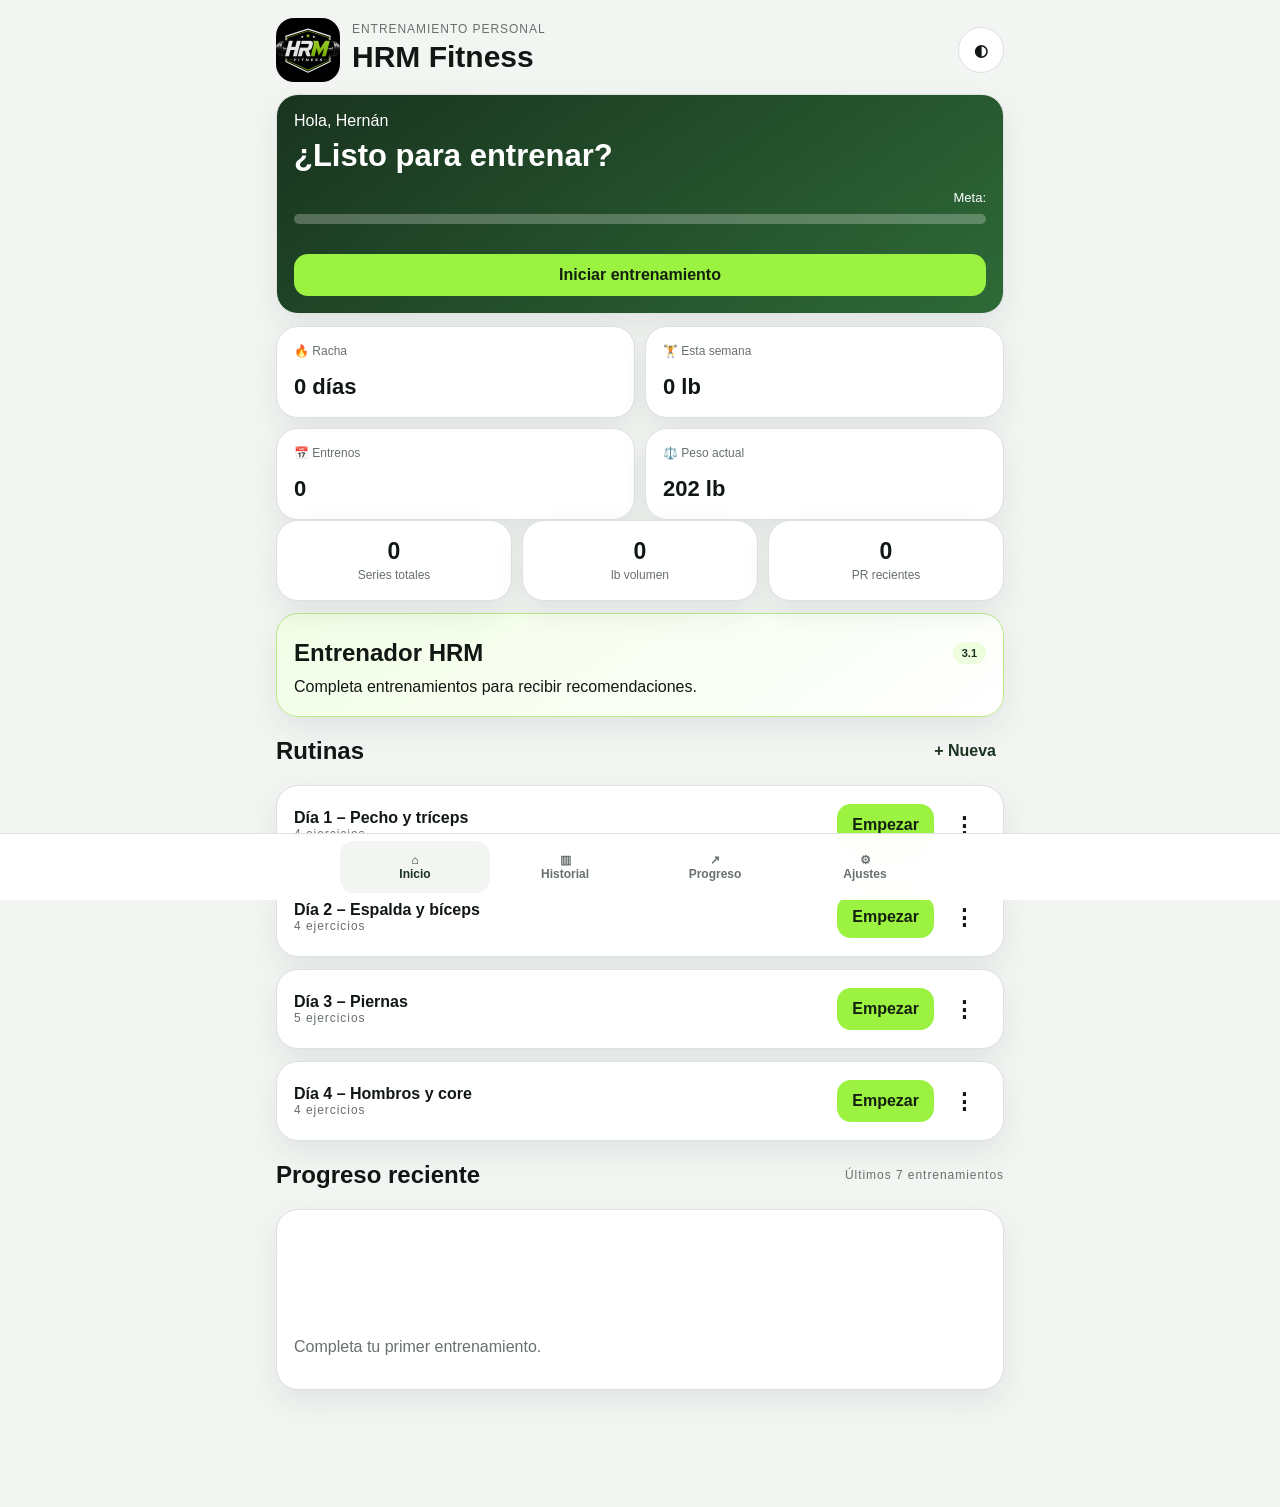
==== commit 30bae16e: "Add files via upload" ====
--- a/index.html
+++ b/index.html
@@ -9,8 +9,8 @@
   <meta name="apple-mobile-web-app-title" content="HRM Fitness">
   <link rel="manifest" href="manifest.json">
   <link rel="apple-touch-icon" href="logo.png">
-  <link rel="stylesheet" href="styles.css?v=3.0">
-  <title>HRM Fitness 3.0</title>
+  <link rel="stylesheet" href="styles.css?v=3.1">
+  <title>HRM Fitness 3.1</title>
 </head>
 <body>
 <div class="app">
@@ -33,6 +33,7 @@
       <div class="card dash-stat"><span>⚖️ Peso actual</span><b id="dashboardWeight">—</b></div>
     </div>
     <div class="stats"><div class="card stat"><b id="setCount">0</b><span>Series totales</span></div><div class="card stat"><b id="volumeCount">0</b><span>lb volumen</span></div><div class="card stat"><b id="recentPRs">0</b><span>PR recientes</span></div></div>
+    <div class="card coach-card"><div class="section-title"><h2>Entrenador HRM</h2><span class="version-badge">3.1</span></div><div id="coachInsight" class="coach-insight">Completa entrenamientos para recibir recomendaciones.</div></div>
     <div class="section-title"><h2>Rutinas</h2><button class="ghost" data-action="new-routine">+ Nueva</button></div>
     <div id="routineList"></div>
     <div class="section-title"><h2>Progreso reciente</h2><span class="muted small">Últimos 7 entrenamientos</span></div>
@@ -57,6 +58,7 @@
     <div class="grid2"><div class="card stat"><b id="bestVolume">0</b><span>Mejor volumen</span></div><div class="card stat"><b id="prCount">0</b><span>Récords</span></div></div>
     <div class="card"><div class="section-title"><h3>Peso corporal</h3><button class="ghost" data-action="weight">+ Registrar</button></div><div id="weightChart" class="chart"></div></div>
     <div class="card"><h3>Últimas 4 semanas</h3><div id="weeklyChart" class="chart weekly-chart"></div></div><div class="card"><h3>Grupos musculares</h3><div id="muscleSummary" class="muscle-summary"></div></div><div class="card"><h3>Calendario</h3><div id="calendar" class="calendar"></div></div>
+    <div class="card"><div class="section-title"><h3>Salud diaria</h3><button class="ghost" data-action="health-log">+ Registrar</button></div><div id="healthToday" class="health-grid"></div><div id="healthHistory" class="health-history"></div></div>
     <div class="card"><h3>Récords personales</h3><div id="prList"></div></div>
     <div class="card"><div class="section-title"><h3>Fotos de progreso</h3><button class="ghost" data-action="photo">+ Foto</button></div><div id="photoGallery" class="photo-grid"></div><button class="secondary full" data-action="compare-photos">Comparar dos fotos</button></div>
   </section>
@@ -65,6 +67,7 @@
     <header class="header"><h1>Ajustes</h1><button class="icon-btn" data-action="theme">◐</button></header>
     <div class="card form-gap"><label>Tu nombre<input id="profileNameInput" type="text" placeholder="Hernán"></label><label>Meta semanal de entrenamientos<input id="weeklyGoalInput" type="number" min="1" max="7"></label><label>Peso inicial (lb)<input id="startWeightInput" type="number" step="0.1"></label><label>Peso meta (lb)<input id="goalWeightInput" type="number" step="0.1"></label><label>Temporizador predeterminado<select id="defaultTimerInput"><option value="60">60 segundos</option><option value="90">90 segundos</option><option value="120">120 segundos</option></select></label><button class="primary" data-action="save-settings">Guardar ajustes</button></div>
     <div class="card"><h3>Notificaciones</h3><p class="muted">Permite avisos al terminar el descanso. En iPhone, abre la app desde “Añadir a pantalla de inicio”.</p><button id="notificationButton" class="secondary full" data-action="notifications">Activar notificaciones</button></div>
+    <div class="card"><h3>Copia de seguridad</h3><p class="muted">Exporta rutinas, entrenamientos, pesos, salud y ajustes. Las fotos permanecen en este dispositivo.</p><div class="grid2"><button class="secondary" data-action="export-backup">Exportar respaldo</button><button class="secondary" data-action="import-backup">Importar respaldo</button></div><input id="backupInput" type="file" accept="application/json" class="hidden"></div>
     <div class="card"><h3>Datos</h3><p class="muted">Entrenamientos y fotos se guardan en este dispositivo.</p><button class="danger full" data-action="clear-data">Borrar todos los datos</button></div>
   </section>
 </div>
@@ -83,6 +86,8 @@
 
 <div id="compareModal" class="modal hidden"><div class="sheet tall"><div class="row"><h2>Comparar fotos</h2><button class="icon-btn" data-close="compareModal">✕</button></div><div id="compareSelectors" class="grid2"></div><div id="compareView" class="compare-view"></div></div></div>
 
-<script src="exercises.js?v=3.0"></script><script src="app.js?v=3.0"></script>
+
+<div id="healthModal" class="modal hidden"><div class="sheet"><div class="row"><h2>Registrar salud de hoy</h2><button class="icon-btn" data-close="healthModal">✕</button></div><div class="form-gap"><label>Agua (vasos)<input id="healthWater" type="number" min="0" step="1" placeholder="8"></label><label>Proteína (g)<input id="healthProtein" type="number" min="0" step="1" placeholder="160"></label><label>Pasos<input id="healthSteps" type="number" min="0" step="100" placeholder="8000"></label><label>Sueño (horas)<input id="healthSleep" type="number" min="0" max="24" step="0.1" placeholder="7.5"></label><button class="primary" data-action="save-health">Guardar registro</button></div></div></div>
+<script src="exercises.js?v=3.1"></script><script src="app.js?v=3.1"></script>
 </body>
 </html>
--- a/styles.css
+++ b/styles.css
@@ -31,3 +31,7 @@
 
 /* HRM Fitness 3.0 */
 .dashboard-grid{display:grid;grid-template-columns:repeat(2,1fr);gap:10px}.dash-stat{margin:0;min-height:92px;display:flex;flex-direction:column;justify-content:space-between}.dash-stat span{font-size:12px;color:var(--muted)}.dash-stat b{font-size:22px}.weekly-chart{height:170px}.muscle-summary{display:grid;gap:10px}.muscle-row{display:grid;grid-template-columns:110px 1fr 42px;gap:8px;align-items:center}.muscle-row span{font-size:12px}.muscle-track{height:10px;background:var(--bg);border-radius:99px;overflow:hidden}.muscle-fill{height:100%;background:var(--green);border-radius:99px}.version-badge{display:inline-flex;padding:5px 9px;border-radius:999px;background:color-mix(in srgb,var(--green) 18%,var(--card));font-size:11px;font-weight:900;color:var(--deep)}body.dark .hero{background:linear-gradient(145deg,#0f2a17,#1d4a27)}@media(max-width:430px){.dashboard-grid{gap:7px}.dash-stat{min-height:82px}.dash-stat b{font-size:19px}.muscle-row{grid-template-columns:92px 1fr 36px}}
+
+
+/* HRM Fitness 3.1 */
+.coach-card{border:1px solid color-mix(in srgb,var(--green) 55%,var(--line));background:linear-gradient(145deg,color-mix(in srgb,var(--green) 13%,var(--card)),var(--card))}.coach-insight{line-height:1.5}.coach-insight strong{display:block;font-size:16px}.coach-insight p{margin:8px 0 0;color:var(--muted);font-size:13px}.health-grid{display:grid;grid-template-columns:repeat(2,1fr);gap:8px}.health-stat{padding:12px;border-radius:14px;background:var(--bg);border:1px solid var(--line)}.health-stat span{display:block;color:var(--muted);font-size:12px}.health-stat b{display:block;font-size:18px;margin-top:5px}.health-history{margin-top:12px}.health-row{display:grid;grid-template-columns:1.2fr repeat(4,1fr);gap:5px;padding:9px 0;border-bottom:1px solid var(--line);font-size:11px;text-align:center}.health-row span:first-child{text-align:left;font-weight:800}.hidden[type=file]{display:none}@media(max-width:430px){.health-row{grid-template-columns:1fr 1fr 1fr}.health-row span:nth-child(4),.health-row span:nth-child(5){margin-top:3px}.coach-insight strong{font-size:15px}}
